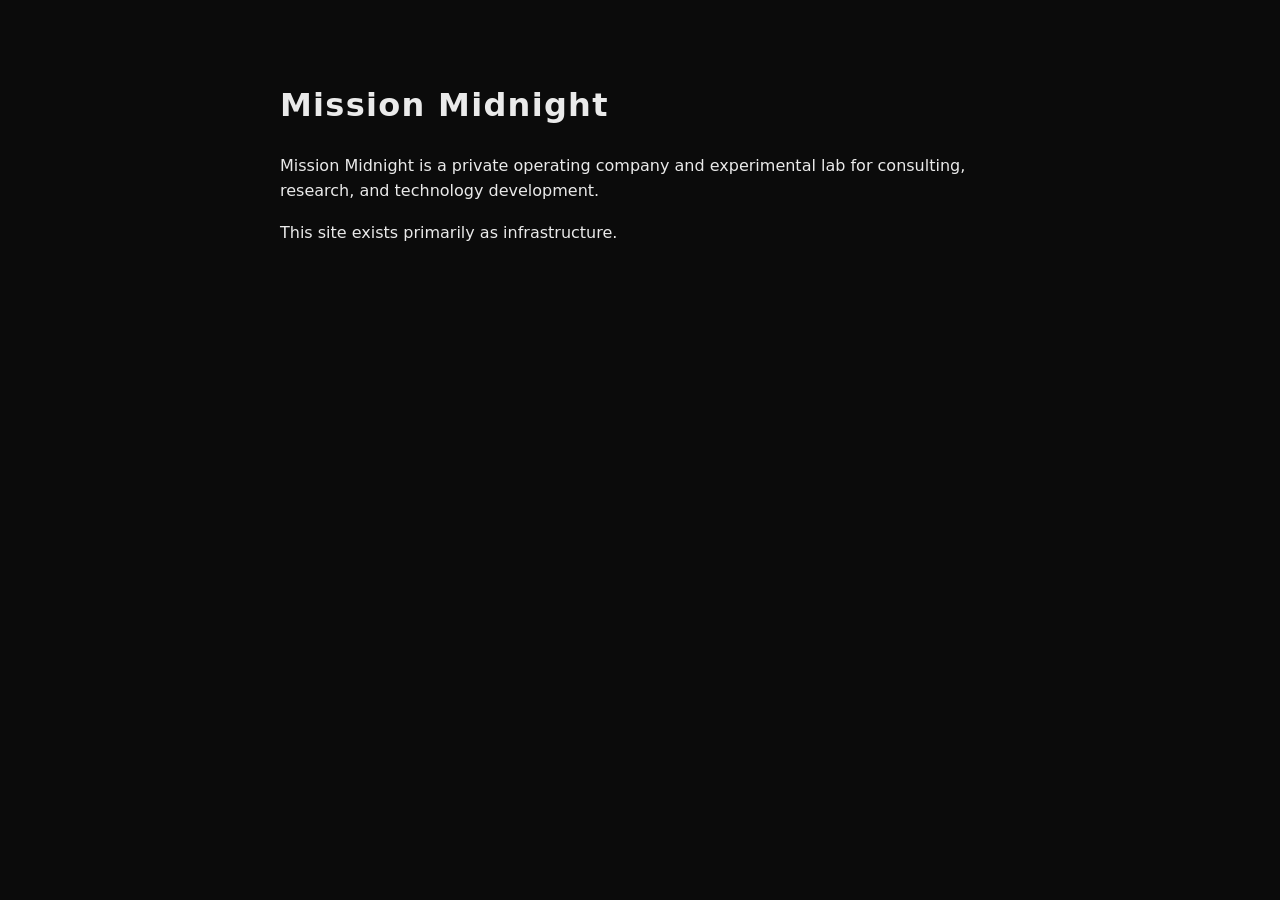
==== index.html @ b1aa891c "Create index.html" ====
<!DOCTYPE html>
<html lang="en">
<head>
  <meta charset="UTF-8" />
  <title>Mission Midnight</title>
  <meta name="robots" content="noindex, nofollow" />
  <style>
    body {
      font-family: system-ui, -apple-system, BlinkMacSystemFont, sans-serif;
      background: #0b0b0b;
      color: #eaeaea;
      max-width: 720px;
      margin: 80px auto;
      padding: 0 24px;
      line-height: 1.6;
    }
    h1 {
      letter-spacing: 0.04em;
    }
  </style>
</head>
<body>
  <h1>Mission Midnight</h1>
  <p>
    Mission Midnight is a private operating company and experimental lab
    for consulting, research, and technology development.
  </p>
  <p>
    This site exists primarily as infrastructure.
  </p>
</body>
</html>
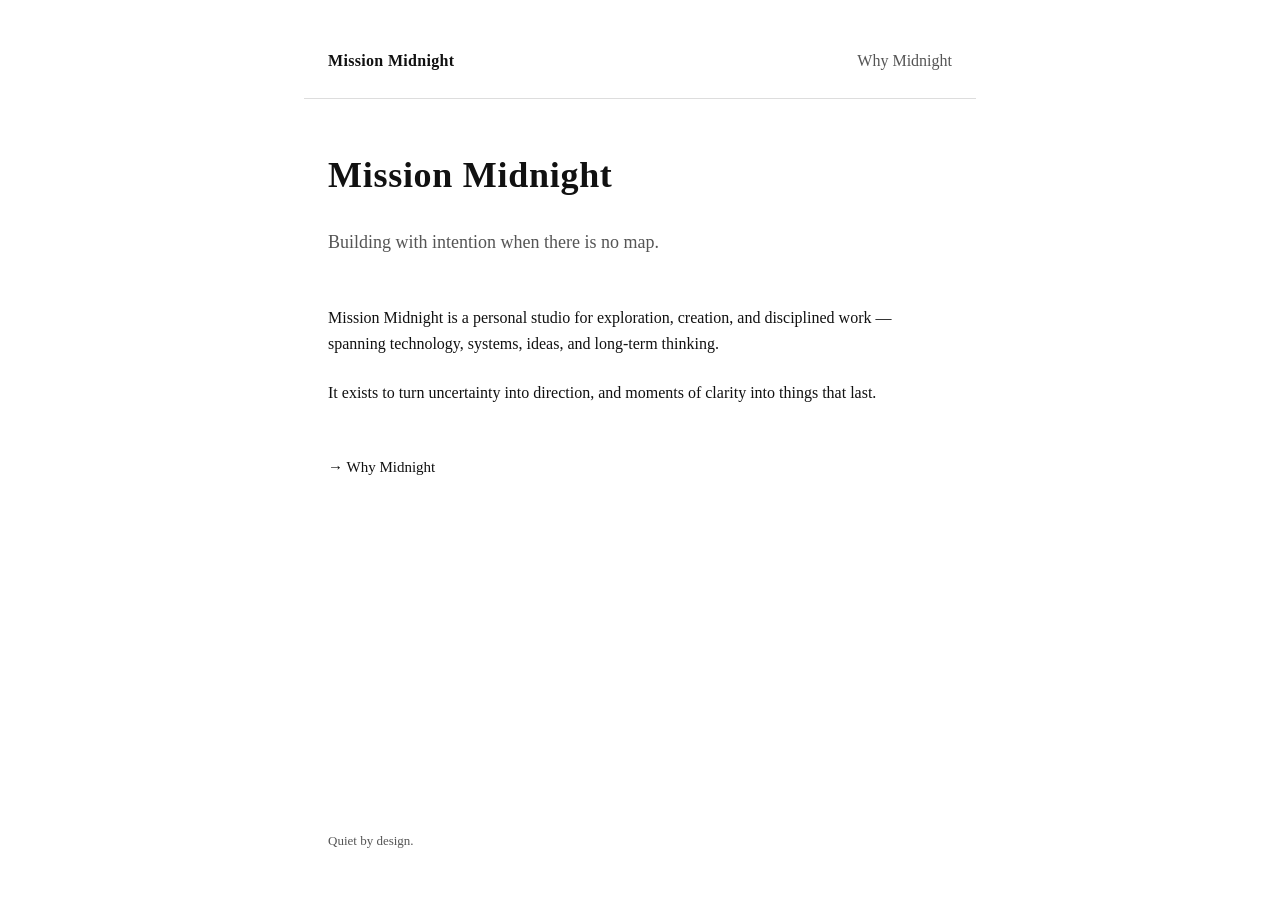
==== commit 580d7253: "Content MVP: homepage, Why Midnight stub, shared styles, README Co-authored-by: Cursor <cursoragent@" ====
--- a/index.html
+++ b/index.html
@@ -2,31 +2,32 @@
 <html lang="en">
 <head>
   <meta charset="UTF-8" />
+  <meta name="viewport" content="width=device-width, initial-scale=1" />
   <title>Mission Midnight</title>
-  <meta name="robots" content="noindex, nofollow" />
-  <style>
-    body {
-      font-family: system-ui, -apple-system, BlinkMacSystemFont, sans-serif;
-      background: #0b0b0b;
-      color: #eaeaea;
-      max-width: 720px;
-      margin: 80px auto;
-      padding: 0 24px;
-      line-height: 1.6;
-    }
-    h1 {
-      letter-spacing: 0.04em;
-    }
-  </style>
+  <link rel="stylesheet" href="styles.css" />
 </head>
 <body>
-  <h1>Mission Midnight</h1>
-  <p>
-    Mission Midnight is a private operating company and experimental lab
-    for consulting, research, and technology development.
-  </p>
-  <p>
-    This site exists primarily as infrastructure.
-  </p>
+  <header class="nav">
+    <a href="index.html" class="nav-logo">Mission Midnight</a>
+    <a href="why-midnight.html" class="nav-link">Why Midnight</a>
+  </header>
+
+  <main class="page">
+    <h1 class="hero-title">Mission Midnight</h1>
+    <p class="hero-tagline">Building with intention when there is no map.</p>
+    <p class="hero-body">
+      Mission Midnight is a personal studio for exploration, creation, and disciplined work — spanning technology, systems, ideas, and long-term thinking.
+    </p>
+    <p class="hero-body">
+      It exists to turn uncertainty into direction, and moments of clarity into things that last.
+    </p>
+    <p class="hero-cta">
+      <a href="why-midnight.html">→ Why Midnight</a>
+    </p>
+  </main>
+
+  <footer class="footer">
+    Quiet by design.
+  </footer>
 </body>
 </html>
--- a/styles.css
+++ b/styles.css
@@ -0,0 +1,132 @@
+/* Mission Midnight — content MVP
+   Typography-first, B&W, system fonts. No dependencies. */
+
+:root {
+  --bg: #fff;
+  --text: #111;
+  --muted: #555;
+  --border: #ddd;
+  --space: 1.5rem;
+  --space-lg: 3rem;
+  --max-width: 42rem;
+}
+
+* {
+  box-sizing: border-box;
+}
+
+html {
+  font-size: 100%;
+  -webkit-text-size-adjust: 100%;
+}
+
+body {
+  font-family: Georgia, "Times New Roman", Times, serif;
+  background: var(--bg);
+  color: var(--text);
+  line-height: 1.6;
+  margin: 0;
+  min-height: 100vh;
+  display: flex;
+  flex-direction: column;
+}
+
+/* ——— Navigation ——— */
+.nav {
+  padding: var(--space-lg) var(--space) var(--space);
+  max-width: var(--max-width);
+  margin: 0 auto;
+  width: 100%;
+  display: flex;
+  justify-content: space-between;
+  align-items: baseline;
+  gap: var(--space);
+  border-bottom: 1px solid var(--border);
+}
+
+.nav-logo {
+  font-weight: 600;
+  color: var(--text);
+  text-decoration: none;
+  letter-spacing: 0.02em;
+}
+
+.nav-logo:hover {
+  text-decoration: underline;
+}
+
+.nav-link {
+  color: var(--muted);
+  text-decoration: none;
+}
+
+.nav-link:hover {
+  color: var(--text);
+  text-decoration: underline;
+}
+
+/* ——— Main content ——— */
+.page {
+  flex: 1;
+  max-width: var(--max-width);
+  margin: 0 auto;
+  padding: var(--space-lg) var(--space);
+  width: 100%;
+}
+
+.hero-title {
+  font-size: clamp(1.75rem, 4vw, 2.25rem);
+  font-weight: 600;
+  letter-spacing: 0.02em;
+  margin: 0 0 var(--space);
+}
+
+.hero-tagline {
+  font-size: 1.125rem;
+  color: var(--muted);
+  margin: 0 0 var(--space-lg);
+}
+
+.hero-body {
+  margin: 0 0 var(--space);
+  max-width: 36rem;
+}
+
+.hero-cta {
+  margin: var(--space-lg) 0 0;
+}
+
+.hero-cta a {
+  color: var(--text);
+  text-decoration: none;
+  font-size: 0.9375rem;
+}
+
+.hero-cta a:hover {
+  text-decoration: underline;
+}
+
+/* ——— Why Midnight page ——— */
+.page-title {
+  font-size: clamp(1.5rem, 3vw, 1.875rem);
+  font-weight: 600;
+  letter-spacing: 0.02em;
+  margin: 0 0 var(--space-lg);
+}
+
+.placeholder {
+  color: var(--muted);
+  font-style: italic;
+  margin: 0 0 var(--space);
+  max-width: 36rem;
+}
+
+/* ——— Footer ——— */
+.footer {
+  padding: var(--space) var(--space) var(--space-lg);
+  max-width: var(--max-width);
+  margin: 0 auto;
+  width: 100%;
+  font-size: 0.8125rem;
+  color: var(--muted);
+}
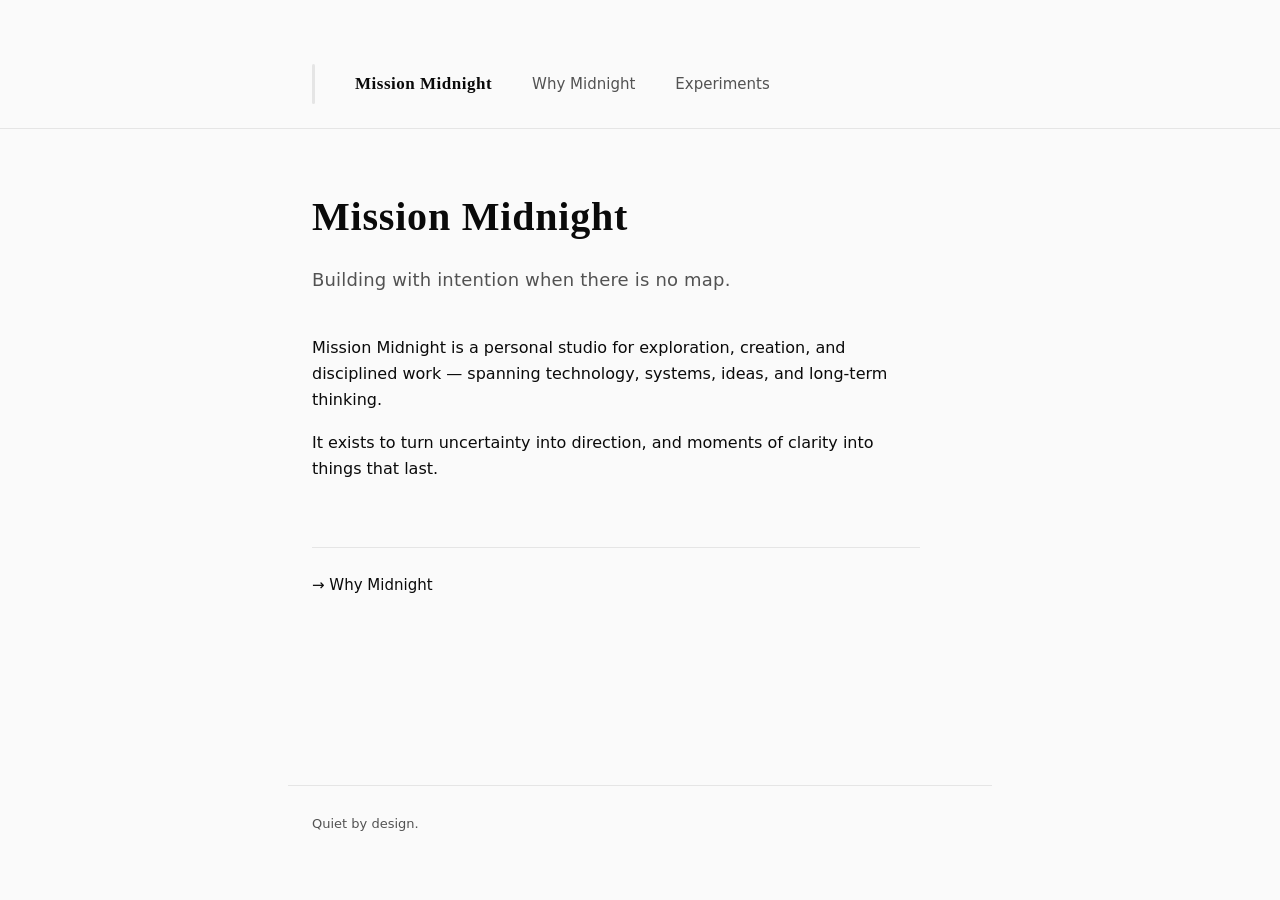
==== commit fc603476: "Design facelift: tokens, dark mode, Experiments + 404, a11y Co-authored-by: Cursor <cursoragent@curs" ====
--- a/index.html
+++ b/index.html
@@ -7,27 +7,41 @@
   <link rel="stylesheet" href="styles.css" />
 </head>
 <body>
-  <header class="nav">
-    <a href="index.html" class="nav-logo">Mission Midnight</a>
-    <a href="why-midnight.html" class="nav-link">Why Midnight</a>
+  <a href="#main" class="skip-link">Skip to content</a>
+
+  <header class="site-header" role="banner">
+    <div class="wrapper">
+      <span class="brand-rule" aria-hidden="true"></span>
+      <a href="index.html" class="nav-logo">Mission Midnight</a>
+      <nav class="nav" aria-label="Main">
+        <ul class="nav-list">
+          <li><a href="why-midnight.html">Why Midnight</a></li>
+          <li><a href="experiments/index.html">Experiments</a></li>
+        </ul>
+      </nav>
+    </div>
   </header>
 
-  <main class="page">
-    <h1 class="hero-title">Mission Midnight</h1>
-    <p class="hero-tagline">Building with intention when there is no map.</p>
-    <p class="hero-body">
-      Mission Midnight is a personal studio for exploration, creation, and disciplined work — spanning technology, systems, ideas, and long-term thinking.
-    </p>
-    <p class="hero-body">
-      It exists to turn uncertainty into direction, and moments of clarity into things that last.
-    </p>
-    <p class="hero-cta">
-      <a href="why-midnight.html">→ Why Midnight</a>
-    </p>
+  <main id="main" class="main" role="main">
+    <div class="wrapper">
+      <article class="hero">
+        <h1 class="hero-title">Mission Midnight</h1>
+        <p class="hero-tagline">Building with intention when there is no map.</p>
+        <p class="hero-body">
+          Mission Midnight is a personal studio for exploration, creation, and disciplined work — spanning technology, systems, ideas, and long-term thinking.
+        </p>
+        <p class="hero-body">
+          It exists to turn uncertainty into direction, and moments of clarity into things that last.
+        </p>
+        <p class="hero-cta">
+          <a href="why-midnight.html">→ Why Midnight</a>
+        </p>
+      </article>
+    </div>
   </main>
 
-  <footer class="footer">
-    Quiet by design.
+  <footer class="site-footer wrapper" role="contentinfo">
+    <small>Quiet by design.</small>
   </footer>
 </body>
 </html>
--- a/styles.css
+++ b/styles.css
@@ -1,17 +1,46 @@
-/* Mission Midnight — content MVP
-   Typography-first, B&W, system fonts. No dependencies. */
-
+/* Mission Midnight — design system
+   Typography-first, grayscale only, system fonts. Static HTML + CSS. */
+
+/* ——— Design tokens (light) ——— */
 :root {
-  --bg: #fff;
-  --text: #111;
-  --muted: #555;
-  --border: #ddd;
+  --bg: #fafafa;
+  --fg: #0a0a0a;
+  --muted: #525252;
+  --border: #e5e5e5;
+  --maxw: 44rem;
+  --space-xs: 0.5rem;
+  --space-sm: 1rem;
   --space: 1.5rem;
-  --space-lg: 3rem;
-  --max-width: 42rem;
-}
-
-* {
+  --space-lg: 2.5rem;
+  --space-xl: 4rem;
+  --radius: 2px;
+  --shadow: 0 1px 2px rgba(0, 0, 0, 0.04);
+  --transition: 0.15s ease;
+  --font-heading: Georgia, "Times New Roman", Times, serif;
+  --font-body: system-ui, -apple-system, BlinkMacSystemFont, "Segoe UI", Roboto, sans-serif;
+}
+
+/* ——— Dark mode ——— */
+@media (prefers-color-scheme: dark) {
+  :root {
+    --bg: #0a0a0a;
+    --fg: #fafafa;
+    --muted: #a3a3a3;
+    --border: #262626;
+    --shadow: 0 1px 2px rgba(0, 0, 0, 0.2);
+  }
+}
+
+/* ——— Reduced motion ——— */
+@media (prefers-reduced-motion: reduce) {
+  :root {
+    --transition: 0s;
+  }
+}
+
+*,
+*::before,
+*::after {
   box-sizing: border-box;
 }
 
@@ -21,63 +50,134 @@
 }
 
 body {
-  font-family: Georgia, "Times New Roman", Times, serif;
+  font-family: var(--font-body);
   background: var(--bg);
-  color: var(--text);
-  line-height: 1.6;
+  color: var(--fg);
+  line-height: 1.65;
   margin: 0;
   min-height: 100vh;
   display: flex;
   flex-direction: column;
 }
 
-/* ——— Navigation ——— */
-.nav {
-  padding: var(--space-lg) var(--space) var(--space);
-  max-width: var(--max-width);
+/* ——— Focus (accessibility) ——— */
+:focus-visible {
+  outline: 2px solid var(--fg);
+  outline-offset: 2px;
+}
+
+a:focus-visible {
+  outline-offset: 4px;
+}
+
+/* ——— Brand mark: vertical rule accent (CSS only) ——— */
+.brand-rule {
+  width: 3px;
+  min-height: 2.5rem;
+  background: var(--border);
+  border-radius: var(--radius);
+}
+
+@media (prefers-color-scheme: dark) {
+  .brand-rule {
+    background: var(--muted);
+    opacity: 0.4;
+  }
+}
+
+/* ——— Skip link (a11y) ——— */
+.skip-link {
+  position: absolute;
+  top: -100%;
+  left: var(--space);
+  padding: var(--space-sm) var(--space);
+  background: var(--fg);
+  color: var(--bg);
+  text-decoration: none;
+  font-size: 0.875rem;
+  z-index: 100;
+  transition: top var(--transition);
+}
+
+.skip-link:focus {
+  top: var(--space);
+}
+
+/* ——— Layout wrapper ——— */
+.wrapper {
+  width: 100%;
+  max-width: var(--maxw);
   margin: 0 auto;
-  width: 100%;
+  padding-left: var(--space);
+  padding-right: var(--space);
+}
+
+/* ——— Site header ——— */
+.site-header {
+  padding-top: var(--space-xl);
+  padding-bottom: var(--space);
+  border-bottom: 1px solid var(--border);
+}
+
+.site-header .wrapper {
   display: flex;
-  justify-content: space-between;
-  align-items: baseline;
-  gap: var(--space);
-  border-bottom: 1px solid var(--border);
+  align-items: center;
+  gap: var(--space-lg);
+  flex-wrap: wrap;
 }
 
 .nav-logo {
+  font-family: var(--font-heading);
   font-weight: 600;
-  color: var(--text);
-  text-decoration: none;
-  letter-spacing: 0.02em;
+  font-size: 1.0625rem;
+  letter-spacing: 0.03em;
+  color: var(--fg);
+  text-decoration: none;
 }
 
 .nav-logo:hover {
   text-decoration: underline;
 }
 
-.nav-link {
-  color: var(--muted);
-  text-decoration: none;
-}
-
-.nav-link:hover {
-  color: var(--text);
-  text-decoration: underline;
+.nav-list {
+  display: flex;
+  align-items: center;
+  gap: var(--space-lg);
+  list-style: none;
+  margin: 0;
+  padding: 0;
+}
+
+.nav-list a {
+  font-size: 0.9375rem;
+  color: var(--muted);
+  text-decoration: none;
+  transition: color var(--transition);
+}
+
+.nav-list a:hover,
+.nav-list a[aria-current="page"] {
+  color: var(--fg);
 }
 
 /* ——— Main content ——— */
-.page {
+.main {
   flex: 1;
-  max-width: var(--max-width);
-  margin: 0 auto;
-  padding: var(--space-lg) var(--space);
-  width: 100%;
+  padding-top: var(--space-xl);
+  padding-bottom: var(--space-xl);
+}
+
+/* ——— Homepage hero ——— */
+.hero {
+  max-width: 38rem;
 }
 
 .hero-title {
-  font-size: clamp(1.75rem, 4vw, 2.25rem);
+  font-family: var(--font-heading);
+  font-size: clamp(1.875rem, 5vw, 2.5rem);
   font-weight: 600;
   letter-spacing: 0.02em;
+  line-height: 1.2;
   margin: 0 0 var(--space);
 }
 
@@ -85,48 +185,135 @@
   font-size: 1.125rem;
   color: var(--muted);
   margin: 0 0 var(--space-lg);
+  letter-spacing: 0.01em;
 }
 
 .hero-body {
+  font-size: 1rem;
   margin: 0 0 var(--space);
-  max-width: 36rem;
+}
+
+.hero-body + .hero-body {
+  margin-top: calc(-1 * var(--space-xs));
 }
 
 .hero-cta {
-  margin: var(--space-lg) 0 0;
+  margin-top: var(--space-xl);
+  padding-top: var(--space);
+  border-top: 1px solid var(--border);
 }
 
 .hero-cta a {
-  color: var(--text);
-  text-decoration: none;
   font-size: 0.9375rem;
+  color: var(--fg);
+  text-decoration: none;
+  transition: opacity var(--transition);
 }
 
 .hero-cta a:hover {
-  text-decoration: underline;
-}
-
-/* ——— Why Midnight page ——— */
+  opacity: 0.75;
+}
+
+/* ——— Inner pages (Why Midnight, Experiments) ——— */
+.page-header {
+  margin-bottom: var(--space-lg);
+}
+
 .page-title {
-  font-size: clamp(1.5rem, 3vw, 1.875rem);
+  font-family: var(--font-heading);
+  font-size: clamp(1.5rem, 3.5vw, 1.875rem);
   font-weight: 600;
   letter-spacing: 0.02em;
-  margin: 0 0 var(--space-lg);
+  margin: 0 0 var(--space-sm);
+}
+
+.page-lead {
+  font-size: 1rem;
+  color: var(--muted);
+  margin: 0;
+  max-width: 38rem;
 }
 
 .placeholder {
   color: var(--muted);
   font-style: italic;
   margin: 0 0 var(--space);
-  max-width: 36rem;
-}
-
-/* ——— Footer ——— */
-.footer {
-  padding: var(--space) var(--space) var(--space-lg);
-  max-width: var(--max-width);
-  margin: 0 auto;
-  width: 100%;
+  max-width: 38rem;
+}
+
+/* ——— Experiments (lab stub) ——— */
+.experiments-list {
+  list-style: none;
+  margin: 0;
+  padding: 0;
+}
+
+.experiments-empty {
+  padding: var(--space-xl) 0;
+  color: var(--muted);
+  font-size: 0.9375rem;
+  font-style: italic;
+  max-width: 28rem;
+}
+
+/* ——— 404 ——— */
+.error-page {
+  text-align: center;
+  padding-top: var(--space-xl);
+  padding-bottom: var(--space-xl);
+}
+
+.error-code {
+  font-family: var(--font-heading);
+  font-size: clamp(3rem, 12vw, 6rem);
+  font-weight: 600;
+  letter-spacing: -0.02em;
+  margin: 0 0 var(--space-sm);
+  color: var(--muted);
+}
+
+.error-message {
+  font-size: 1rem;
+  color: var(--muted);
+  margin: 0 0 var(--space-lg);
+}
+
+.error-page .back-link {
+  font-size: 0.9375rem;
+  color: var(--fg);
+  text-decoration: none;
+}
+
+.error-page .back-link:hover {
+  text-decoration: underline;
+}
+
+/* ——— Site footer ——— */
+.site-footer {
+  padding-top: var(--space);
+  padding-bottom: var(--space-xl);
+  border-top: 1px solid var(--border);
+}
+
+.site-footer small {
   font-size: 0.8125rem;
   color: var(--muted);
 }
+
+/* ——— Responsive: tighter on small screens ——— */
+@media (max-width: 480px) {
+  :root {
+    --space-lg: 2rem;
+    --space-xl: 3rem;
+  }
+
+  .site-header .wrapper {
+    flex-direction: column;
+    align-items: flex-start;
+    gap: var(--space);
+  }
+
+  .nav-list {
+    gap: var(--space);
+  }
+}
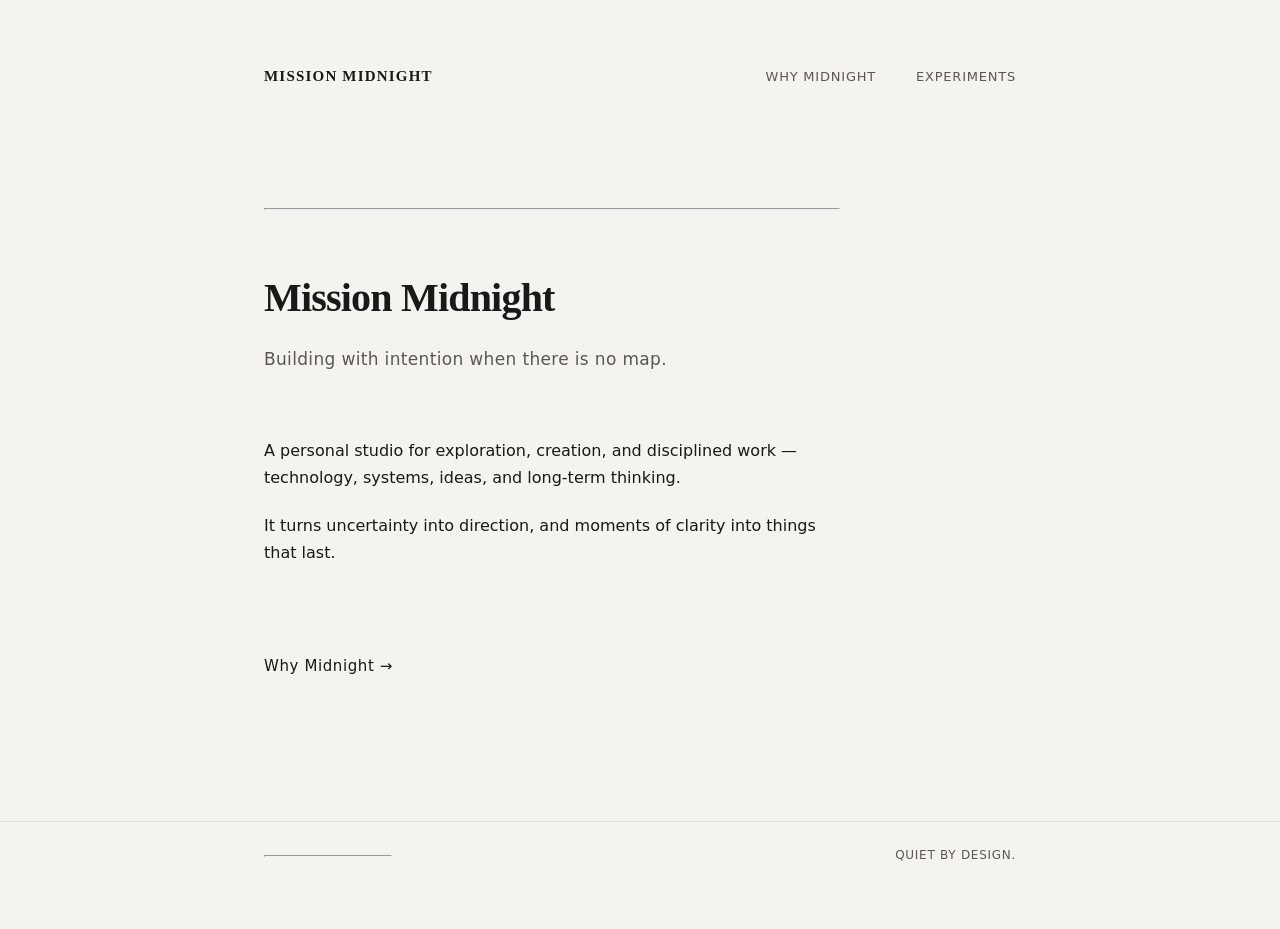
==== commit 56a05041: "Full redesign: dark-first, horizon motif, bold type, lab grid Co-authored-by: Cursor <cursoragent@cu" ====
--- a/index.html
+++ b/index.html
@@ -9,12 +9,11 @@
 <body>
   <a href="#main" class="skip-link">Skip to content</a>
 
-  <header class="site-header" role="banner">
-    <div class="wrapper">
-      <span class="brand-rule" aria-hidden="true"></span>
-      <a href="index.html" class="nav-logo">Mission Midnight</a>
-      <nav class="nav" aria-label="Main">
-        <ul class="nav-list">
+  <header class="site-head" role="banner">
+    <div class="wrap">
+      <a href="index.html" class="logo">Mission Midnight</a>
+      <nav class="site-nav" aria-label="Main">
+        <ul>
           <li><a href="why-midnight.html">Why Midnight</a></li>
           <li><a href="experiments/index.html">Experiments</a></li>
         </ul>
@@ -22,26 +21,30 @@
     </div>
   </header>
 
-  <main id="main" class="main" role="main">
-    <div class="wrapper">
+  <main id="main" class="main home" role="main">
+    <div class="wrap">
+      <hr class="horizon horizon--top" aria-hidden="true" />
       <article class="hero">
-        <h1 class="hero-title">Mission Midnight</h1>
-        <p class="hero-tagline">Building with intention when there is no map.</p>
-        <p class="hero-body">
-          Mission Midnight is a personal studio for exploration, creation, and disciplined work — spanning technology, systems, ideas, and long-term thinking.
+        <h1 class="line1">Mission Midnight</h1>
+        <p class="line2">Building with intention when there is no map.</p>
+        <p class="body">
+          A personal studio for exploration, creation, and disciplined work — technology, systems, ideas, and long-term thinking.
         </p>
-        <p class="hero-body">
-          It exists to turn uncertainty into direction, and moments of clarity into things that last.
+        <p class="body">
+          It turns uncertainty into direction, and moments of clarity into things that last.
         </p>
-        <p class="hero-cta">
-          <a href="why-midnight.html">→ Why Midnight</a>
+        <p class="out">
+          <a href="why-midnight.html">Why Midnight →</a>
         </p>
       </article>
     </div>
   </main>
 
-  <footer class="site-footer wrapper" role="contentinfo">
-    <small>Quiet by design.</small>
+  <footer class="site-foot" role="contentinfo">
+    <div class="wrap">
+      <hr class="horizon" aria-hidden="true" />
+      <small>Quiet by design.</small>
+    </div>
   </footer>
 </body>
 </html>
--- a/styles.css
+++ b/styles.css
@@ -1,48 +1,48 @@
-/* Mission Midnight — design system
-   Typography-first, grayscale only, system fonts. Static HTML + CSS. */
-
-/* ——— Design tokens (light) ——— */
+/* Mission Midnight — full redesign
+   Dark-first. One lit window. System fonts only. */
+
+/* ——— Tokens: dark (default) ——— */
 :root {
-  --bg: #fafafa;
-  --fg: #0a0a0a;
-  --muted: #525252;
-  --border: #e5e5e5;
-  --maxw: 44rem;
+  --bg: #0a0a0a;
+  --fg: #e6e2dc;
+  --muted: #6b6560;
+  --accent: #2a2a2a;
+  --line: rgba(230, 226, 220, 0.12);
+  --line-glow: rgba(230, 226, 220, 0.06);
+  --maxw: 52rem;
+  --maxw-narrow: 36rem;
+  --space-2xs: 0.25rem;
   --space-xs: 0.5rem;
   --space-sm: 1rem;
   --space: 1.5rem;
   --space-lg: 2.5rem;
   --space-xl: 4rem;
-  --radius: 2px;
-  --shadow: 0 1px 2px rgba(0, 0, 0, 0.04);
-  --transition: 0.15s ease;
-  --font-heading: Georgia, "Times New Roman", Times, serif;
-  --font-body: system-ui, -apple-system, BlinkMacSystemFont, "Segoe UI", Roboto, sans-serif;
-}
-
-/* ——— Dark mode ——— */
-@media (prefers-color-scheme: dark) {
+  --space-2xl: 6rem;
+  --space-3xl: 8rem;
+  --ease: cubic-bezier(0.4, 0, 0.2, 1);
+  --font-serif: Georgia, "Times New Roman", Times, serif;
+  --font-sans: system-ui, -apple-system, BlinkMacSystemFont, "Segoe UI", sans-serif;
+  --font-mono: ui-monospace, "SF Mono", Menlo, monospace;
+}
+
+@media (prefers-color-scheme: light) {
   :root {
-    --bg: #0a0a0a;
-    --fg: #fafafa;
-    --muted: #a3a3a3;
-    --border: #262626;
-    --shadow: 0 1px 2px rgba(0, 0, 0, 0.2);
+    --bg: #f5f3ef;
+    --fg: #1a1917;
+    --muted: #5c5752;
+    --accent: #e8e6e2;
+    --line: rgba(26, 25, 23, 0.1);
+    --line-glow: transparent;
   }
 }
 
-/* ——— Reduced motion ——— */
 @media (prefers-reduced-motion: reduce) {
-  :root {
-    --transition: 0s;
-  }
+  :root { --ease: linear; }
 }
 
 *,
 *::before,
-*::after {
-  box-sizing: border-box;
-}
+*::after { box-sizing: border-box; }
 
 html {
   font-size: 100%;
@@ -50,270 +50,266 @@
 }
 
 body {
-  font-family: var(--font-body);
+  font-family: var(--font-sans);
   background: var(--bg);
   color: var(--fg);
-  line-height: 1.65;
+  line-height: 1.6;
   margin: 0;
   min-height: 100vh;
   display: flex;
   flex-direction: column;
 }
 
-/* ——— Focus (accessibility) ——— */
 :focus-visible {
   outline: 2px solid var(--fg);
-  outline-offset: 2px;
-}
-
-a:focus-visible {
-  outline-offset: 4px;
-}
-
-/* ——— Brand mark: vertical rule accent (CSS only) ——— */
-.brand-rule {
-  width: 3px;
-  min-height: 2.5rem;
-  background: var(--border);
-  border-radius: var(--radius);
-}
-
-@media (prefers-color-scheme: dark) {
-  .brand-rule {
-    background: var(--muted);
-    opacity: 0.4;
-  }
-}
-
-/* ——— Skip link (a11y) ——— */
+  outline-offset: 3px;
+}
+
+a { color: inherit; text-decoration: none; }
+a:hover { text-decoration: underline; }
+
+/* ——— Skip link ——— */
 .skip-link {
   position: absolute;
-  top: -100%;
+  top: -10rem;
   left: var(--space);
   padding: var(--space-sm) var(--space);
   background: var(--fg);
   color: var(--bg);
-  text-decoration: none;
   font-size: 0.875rem;
   z-index: 100;
-  transition: top var(--transition);
-}
-
-.skip-link:focus {
-  top: var(--space);
-}
-
-/* ——— Layout wrapper ——— */
-.wrapper {
+  transition: top 0.2s var(--ease);
+}
+.skip-link:focus { top: var(--space); }
+
+/* ——— Wrapper ——— */
+.wrap {
   width: 100%;
   max-width: var(--maxw);
   margin: 0 auto;
-  padding-left: var(--space);
-  padding-right: var(--space);
-}
-
-/* ——— Site header ——— */
-.site-header {
+  padding-left: var(--space-lg);
+  padding-right: var(--space-lg);
+}
+
+@media (max-width: 640px) {
+  .wrap { padding-left: var(--space); padding-right: var(--space); }
+}
+
+/* ——— Site header: minimal, anchored ——— */
+.site-head {
   padding-top: var(--space-xl);
   padding-bottom: var(--space);
-  border-bottom: 1px solid var(--border);
-}
-
-.site-header .wrapper {
+}
+
+.site-head .wrap {
   display: flex;
-  align-items: center;
-  gap: var(--space-lg);
+  justify-content: space-between;
+  align-items: baseline;
   flex-wrap: wrap;
-}
-
-.nav-logo {
-  font-family: var(--font-heading);
+  gap: var(--space);
+}
+
+.logo {
+  font-family: var(--font-serif);
+  font-size: 0.9375rem;
   font-weight: 600;
-  font-size: 1.0625rem;
-  letter-spacing: 0.03em;
-  color: var(--fg);
-  text-decoration: none;
-}
-
-.nav-logo:hover {
-  text-decoration: underline;
-}
-
-.nav-list {
+  letter-spacing: 0.08em;
+  text-transform: uppercase;
+}
+
+.site-nav ul {
   display: flex;
-  align-items: center;
   gap: var(--space-lg);
   list-style: none;
   margin: 0;
   padding: 0;
-}
-
-.nav-list a {
-  font-size: 0.9375rem;
-  color: var(--muted);
-  text-decoration: none;
-  transition: color var(--transition);
-}
-
-.nav-list a:hover,
-.nav-list a[aria-current="page"] {
-  color: var(--fg);
-}
-
-/* ——— Main content ——— */
+  font-size: 0.8125rem;
+  letter-spacing: 0.06em;
+  text-transform: uppercase;
+  color: var(--muted);
+}
+
+.site-nav a[aria-current="page"] { color: var(--fg); }
+
+/* ——— Horizon line (brand motif: light under the door) ——— */
+.horizon {
+  height: 1px;
+  width: 100%;
+  max-width: var(--maxw-narrow);
+  margin: 0 auto;
+  background: var(--line);
+  box-shadow: 0 0 24px var(--line-glow);
+}
+
+.horizon--top { margin-bottom: var(--space-2xl); }
+.horizon--bottom { margin-top: var(--space-2xl); }
+
+/* ——— Main ——— */
 .main {
   flex: 1;
-  padding-top: var(--space-xl);
-  padding-bottom: var(--space-xl);
-}
-
-/* ——— Homepage hero ——— */
-.hero {
-  max-width: 38rem;
-}
-
-.hero-title {
-  font-family: var(--font-heading);
-  font-size: clamp(1.875rem, 5vw, 2.5rem);
+  padding-bottom: var(--space-3xl);
+}
+
+/* ——— Home: one block, one window ——— */
+.home {
+  padding-top: var(--space-2xl);
+}
+
+.home .hero {
+  max-width: var(--maxw-narrow);
+}
+
+.home .hero .line1 {
+  font-family: var(--font-serif);
+  font-size: clamp(1.75rem, 4.5vw, 2.5rem);
   font-weight: 600;
-  letter-spacing: 0.02em;
+  letter-spacing: -0.02em;
   line-height: 1.2;
   margin: 0 0 var(--space);
 }
 
-.hero-tagline {
-  font-size: 1.125rem;
-  color: var(--muted);
-  margin: 0 0 var(--space-lg);
-  letter-spacing: 0.01em;
-}
-
-.hero-body {
+.home .hero .line2 {
+  font-size: 1.0625rem;
+  color: var(--muted);
+  letter-spacing: 0.02em;
+  margin: 0 0 var(--space-xl);
+}
+
+.home .hero .body {
   font-size: 1rem;
+  line-height: 1.7;
+  color: var(--fg);
   margin: 0 0 var(--space);
 }
 
-.hero-body + .hero-body {
-  margin-top: calc(-1 * var(--space-xs));
-}
-
-.hero-cta {
+.home .hero .body + .body {
+  margin-top: -0.25rem;
+}
+
+.home .hero .out {
   margin-top: var(--space-xl);
   padding-top: var(--space);
-  border-top: 1px solid var(--border);
-}
-
-.hero-cta a {
-  font-size: 0.9375rem;
-  color: var(--fg);
-  text-decoration: none;
-  transition: opacity var(--transition);
-}
-
-.hero-cta a:hover {
-  opacity: 0.75;
-}
-
-/* ——— Inner pages (Why Midnight, Experiments) ——— */
-.page-header {
-  margin-bottom: var(--space-lg);
-}
-
-.page-title {
-  font-family: var(--font-heading);
-  font-size: clamp(1.5rem, 3.5vw, 1.875rem);
+  font-size: 0.9375rem;
+  letter-spacing: 0.04em;
+}
+
+.home .horizon--top {
+  margin-left: 0;
+  margin-right: auto;
+  margin-bottom: var(--space-xl);
+}
+
+/* ——— Inner pages ——— */
+.page {
+  padding-top: var(--space-2xl);
+}
+
+.page .title {
+  font-family: var(--font-serif);
+  font-size: clamp(1.5rem, 3vw, 1.875rem);
   font-weight: 600;
-  letter-spacing: 0.02em;
-  margin: 0 0 var(--space-sm);
-}
-
-.page-lead {
+  letter-spacing: -0.01em;
+  margin: 0 0 var(--space);
+}
+
+.page .lead {
+  font-size: 0.9375rem;
+  color: var(--muted);
+  max-width: var(--maxw-narrow);
+  margin: 0 0 var(--space-lg);
+}
+
+.page .placeholder {
+  font-size: 0.9375rem;
+  color: var(--muted);
+  font-style: italic;
+  max-width: var(--maxw-narrow);
+}
+
+/* ——— Experiments: lab ——— */
+.lab .title { margin-bottom: var(--space-sm); }
+.lab .lead { margin-bottom: var(--space-xl); }
+
+.lab-empty {
+  padding: var(--space-xl) 0;
+  font-family: var(--font-mono);
+  font-size: 0.8125rem;
+  color: var(--muted);
+  letter-spacing: 0.03em;
+}
+
+.lab-grid {
+  display: grid;
+  gap: 1px;
+  max-width: 24rem;
+  margin-top: var(--space);
+}
+
+.lab-cell {
+  height: 4rem;
+  background: var(--accent);
+  border-radius: 2px;
+}
+
+/* ——— 404 ——— */
+.err {
+  padding-top: var(--space-3xl);
+  padding-bottom: var(--space-3xl);
+  text-align: left;
+}
+
+.err .code {
+  font-family: var(--font-serif);
+  font-size: clamp(4rem, 15vw, 8rem);
+  font-weight: 600;
+  letter-spacing: -0.04em;
+  line-height: 1;
+  color: var(--muted);
+  margin: 0 0 var(--space);
+}
+
+.err .msg {
   font-size: 1rem;
   color: var(--muted);
-  margin: 0;
-  max-width: 38rem;
-}
-
-.placeholder {
-  color: var(--muted);
-  font-style: italic;
-  margin: 0 0 var(--space);
-  max-width: 38rem;
-}
-
-/* ——— Experiments (lab stub) ——— */
-.experiments-list {
-  list-style: none;
-  margin: 0;
-  padding: 0;
-}
-
-.experiments-empty {
-  padding: var(--space-xl) 0;
-  color: var(--muted);
-  font-size: 0.9375rem;
-  font-style: italic;
-  max-width: 28rem;
-}
-
-/* ——— 404 ——— */
-.error-page {
-  text-align: center;
-  padding-top: var(--space-xl);
-  padding-bottom: var(--space-xl);
-}
-
-.error-code {
-  font-family: var(--font-heading);
-  font-size: clamp(3rem, 12vw, 6rem);
-  font-weight: 600;
-  letter-spacing: -0.02em;
-  margin: 0 0 var(--space-sm);
-  color: var(--muted);
-}
-
-.error-message {
-  font-size: 1rem;
-  color: var(--muted);
   margin: 0 0 var(--space-lg);
 }
 
-.error-page .back-link {
-  font-size: 0.9375rem;
-  color: var(--fg);
-  text-decoration: none;
-}
-
-.error-page .back-link:hover {
-  text-decoration: underline;
-}
-
-/* ——— Site footer ——— */
-.site-footer {
+.err .back {
+  font-size: 0.9375rem;
+  letter-spacing: 0.04em;
+}
+
+/* ——— Footer ——— */
+.site-foot {
   padding-top: var(--space);
   padding-bottom: var(--space-xl);
-  border-top: 1px solid var(--border);
-}
-
-.site-footer small {
-  font-size: 0.8125rem;
-  color: var(--muted);
-}
-
-/* ——— Responsive: tighter on small screens ——— */
-@media (max-width: 480px) {
-  :root {
-    --space-lg: 2rem;
-    --space-xl: 3rem;
+  border-top: 1px solid var(--line);
+}
+
+.site-foot .wrap {
+  display: flex;
+  justify-content: space-between;
+  align-items: center;
+  flex-wrap: wrap;
+  gap: var(--space);
+}
+
+.site-foot small {
+  font-size: 0.75rem;
+  letter-spacing: 0.06em;
+  text-transform: uppercase;
+  color: var(--muted);
+}
+
+.site-foot .horizon {
+  display: none;
+}
+
+@media (min-width: 640px) {
+  .site-foot .horizon {
+    display: block;
+    width: 8rem;
+    margin: 0;
+    flex-shrink: 0;
   }
-
-  .site-header .wrapper {
-    flex-direction: column;
-    align-items: flex-start;
-    gap: var(--space);
-  }
-
-  .nav-list {
-    gap: var(--space);
-  }
-}
+}
